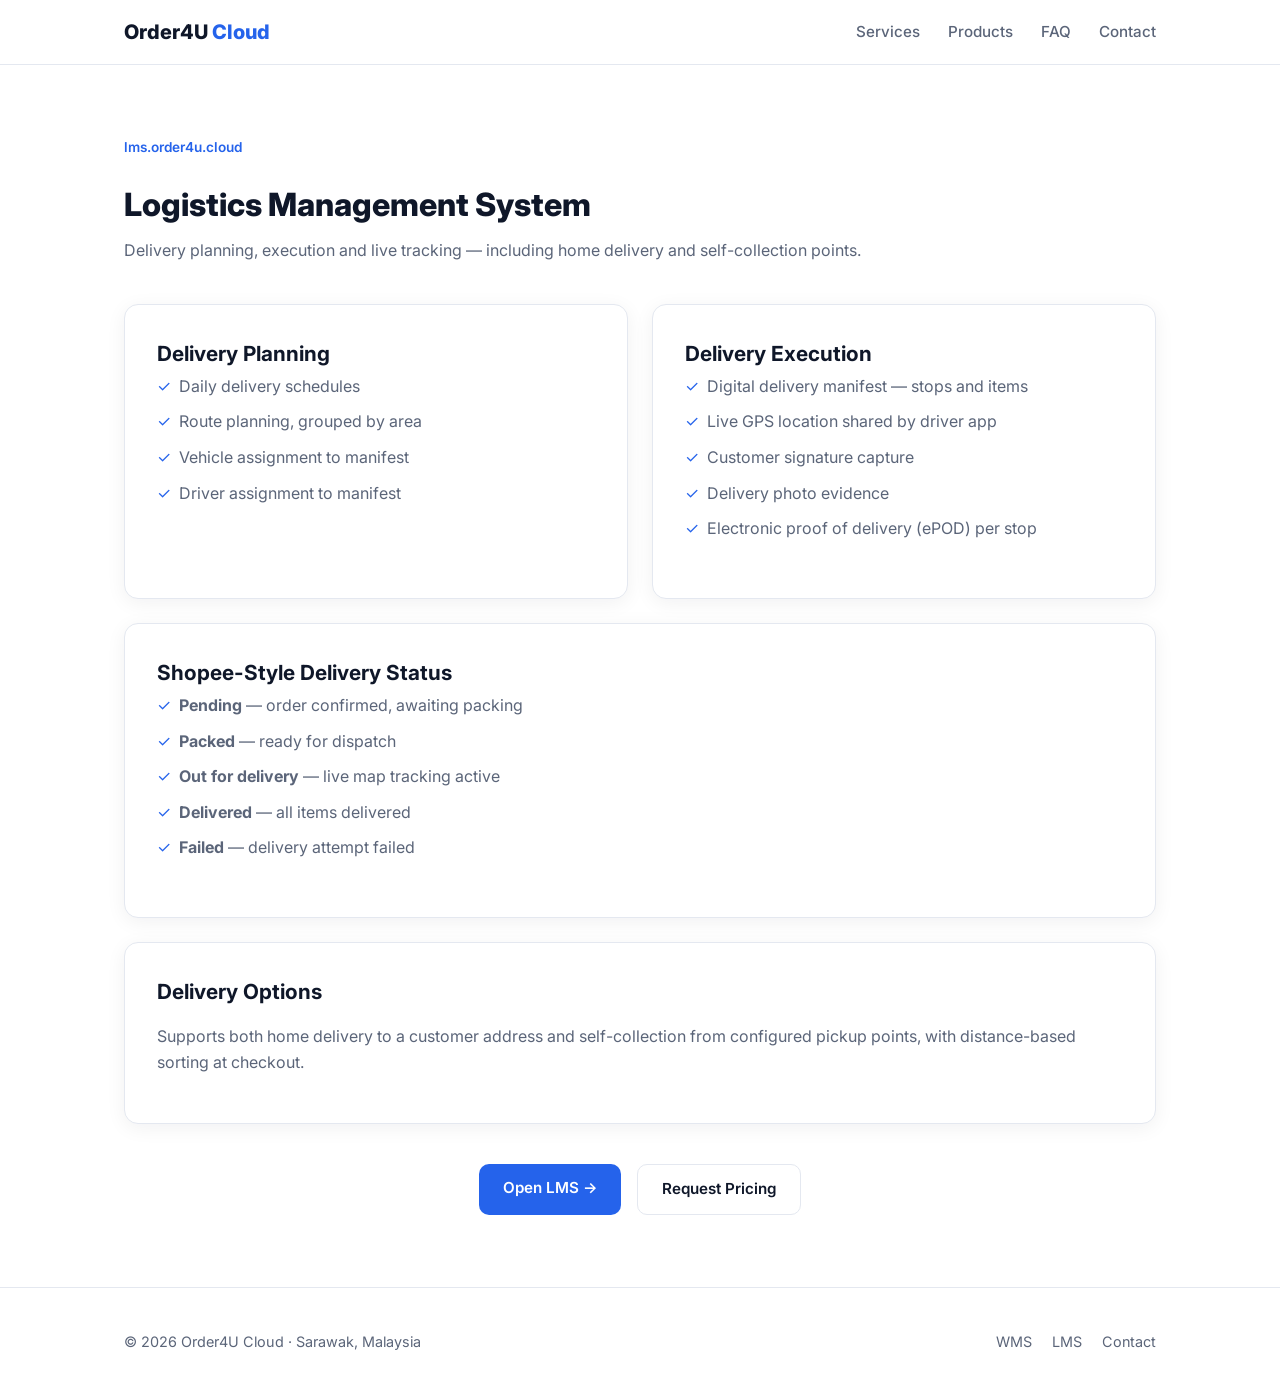
==== lms.html @ 70beac4a "Lead with hero CTA, add industries/AI/FAQ sections, contact form, and WMS/LMS detail pages" ====
<!DOCTYPE html>
<html lang="en">
<head>
  <meta charset="UTF-8" />
  <meta name="viewport" content="width=device-width, initial-scale=1.0" />
  <title>Logistics Management System (LMS) — Order4U Cloud</title>
  <meta name="description" content="Order4U LMS: delivery scheduling, route planning, ePOD and live Shopee-style delivery tracking for distribution businesses." />
  <link rel="icon" href="data:,">
  <link rel="preconnect" href="https://fonts.googleapis.com">
  <link href="https://fonts.googleapis.com/css2?family=Inter:wght@400;500;600;700;800&display=swap" rel="stylesheet">
  <link rel="stylesheet" href="assets/css/styles.css" />
</head>
<body>

  <header class="site-header">
    <nav class="nav container">
      <a href="index.html" class="brand">Order4U <span>Cloud</span></a>
      <ul class="nav-links">
        <li><a href="index.html#services">Services</a></li>
        <li><a href="index.html#products">Products</a></li>
        <li><a href="index.html#faq">FAQ</a></li>
        <li><a href="index.html#contact">Contact</a></li>
      </ul>
    </nav>
  </header>

  <main>
    <section class="section">
      <div class="container">
        <p class="card-tag">lms.order4u.cloud</p>
        <h1 class="section-title" style="text-align:left;">Logistics Management System</h1>
        <p class="section-sub" style="text-align:left; margin-bottom:40px;">
          Delivery planning, execution and live tracking — including home delivery and
          self-collection points.
        </p>

        <div class="card-grid">
          <article class="card">
            <h3>Delivery Planning</h3>
            <ul class="feature-list">
              <li>Daily delivery schedules</li>
              <li>Route planning, grouped by area</li>
              <li>Vehicle assignment to manifest</li>
              <li>Driver assignment to manifest</li>
            </ul>
          </article>

          <article class="card">
            <h3>Delivery Execution</h3>
            <ul class="feature-list">
              <li>Digital delivery manifest — stops and items</li>
              <li>Live GPS location shared by driver app</li>
              <li>Customer signature capture</li>
              <li>Delivery photo evidence</li>
              <li>Electronic proof of delivery (ePOD) per stop</li>
            </ul>
          </article>
        </div>

        <div class="card" style="margin-top:24px;">
          <h3>Shopee-Style Delivery Status</h3>
          <ul class="feature-list">
            <li><strong>Pending</strong> — order confirmed, awaiting packing</li>
            <li><strong>Packed</strong> — ready for dispatch</li>
            <li><strong>Out for delivery</strong> — live map tracking active</li>
            <li><strong>Delivered</strong> — all items delivered</li>
            <li><strong>Failed</strong> — delivery attempt failed</li>
          </ul>
        </div>

        <div class="card" style="margin-top:24px;">
          <h3>Delivery Options</h3>
          <p style="color:var(--muted);">
            Supports both home delivery to a customer address and self-collection from
            configured pickup points, with distance-based sorting at checkout.
          </p>
        </div>

        <div class="hero-actions" style="margin-top:40px;">
          <a href="https://lms.order4u.cloud" class="btn btn-primary" target="_blank" rel="noopener">Open LMS →</a>
          <a href="index.html#contact" class="btn btn-outline">Request Pricing</a>
        </div>
      </div>
    </section>
  </main>

  <footer class="site-footer">
    <div class="container footer-content">
      <p>© 2026 Order4U Cloud · Sarawak, Malaysia</p>
      <div class="footer-links">
        <a href="https://wms.order4u.cloud" target="_blank" rel="noopener">WMS</a>
        <a href="https://lms.order4u.cloud" target="_blank" rel="noopener">LMS</a>
        <a href="mailto:hello@order4u.cloud">Contact</a>
      </div>
    </div>
  </footer>

</body>
</html>
---- assets/css/styles.css ----
:root {
  --bg: #ffffff;
  --bg-alt: #f6f8fb;
  --card: #ffffff;
  --text: #0f1729;
  --muted: #5b6579;
  --primary: #2563eb;
  --primary-dark: #1d4ed8;
  --border: #e4e8f0;
  --radius: 14px;
  --shadow: 0 4px 20px rgba(15, 23, 41, 0.06);
}

* { box-sizing: border-box; }

body {
  margin: 0;
  font-family: "Inter", -apple-system, BlinkMacSystemFont, "Segoe UI", sans-serif;
  background: var(--bg);
  color: var(--text);
  line-height: 1.6;
}

a { color: inherit; text-decoration: none; }

.container {
  max-width: 1080px;
  margin: 0 auto;
  padding: 0 24px;
}

/* Header */
.site-header {
  position: sticky;
  top: 0;
  z-index: 10;
  background: rgba(255, 255, 255, 0.85);
  backdrop-filter: blur(8px);
  border-bottom: 1px solid var(--border);
}

.nav {
  display: flex;
  align-items: center;
  justify-content: space-between;
  padding: 16px 24px;
}

.brand {
  font-weight: 800;
  font-size: 1.25rem;
}

.brand span { color: var(--primary); }

.nav-links {
  display: flex;
  gap: 28px;
  list-style: none;
  margin: 0;
  padding: 0;
}

.nav-links a {
  color: var(--muted);
  font-weight: 500;
  font-size: 0.95rem;
}

.nav-links a:hover { color: var(--text); }

.lang-switch {
  display: flex;
  gap: 4px;
  margin: 0;
  border: 1px solid var(--border);
  border-radius: 999px;
  padding: 3px;
}

.sr-only {
  position: absolute;
  width: 1px;
  height: 1px;
  padding: 0;
  margin: -1px;
  overflow: hidden;
  clip: rect(0, 0, 0, 0);
  white-space: nowrap;
  border: 0;
}

.lang-btn {
  border: none;
  background: transparent;
  color: var(--muted);
  font-size: 0.8rem;
  font-weight: 700;
  padding: 5px 12px;
  border-radius: 999px;
  cursor: pointer;
}

.lang-btn.active {
  background: var(--primary);
  color: #fff;
}

/* Hero */
.hero {
  position: relative;
  overflow: hidden;
  padding: 96px 0 72px;
  background-color: var(--bg-alt);
  background-image:
    radial-gradient(circle, rgba(37, 99, 235, 0.14) 1px, transparent 1px);
  background-size: 28px 28px;
  animation: grid-drift 18s linear infinite;
}

.hero::before,
.hero::after {
  content: "";
  position: absolute;
  width: 420px;
  height: 420px;
  border-radius: 50%;
  filter: blur(80px);
  z-index: 0;
  animation: blob-float 14s ease-in-out infinite;
}

.hero::before {
  top: -120px;
  left: -80px;
  background: rgba(37, 99, 235, 0.22);
}

.hero::after {
  bottom: -140px;
  right: -100px;
  background: rgba(16, 185, 129, 0.18);
  animation-delay: -7s;
}

.hero-content { position: relative; z-index: 1; text-align: center; max-width: 720px; margin: 0 auto; }

@keyframes grid-drift {
  from { background-position: 0 0; }
  to { background-position: 28px 28px; }
}

@keyframes blob-float {
  0%, 100% { transform: translate(0, 0) scale(1); }
  50% { transform: translate(40px, 30px) scale(1.1); }
}

@media (prefers-reduced-motion: reduce) {
  .hero, .hero::before, .hero::after {
    animation: none;
  }
}

.badge {
  display: inline-block;
  padding: 6px 14px;
  background: var(--bg-alt);
  border: 1px solid var(--border);
  border-radius: 999px;
  color: var(--primary-dark);
  font-size: 0.85rem;
  margin-bottom: 20px;
}

.hero h1 {
  font-size: 2.6rem;
  font-weight: 800;
  margin: 0 0 16px;
  letter-spacing: -0.02em;
}

.hero-sub {
  color: var(--muted);
  font-size: 1.1rem;
  margin: 0 0 32px;
}

.hero-actions {
  display: flex;
  gap: 16px;
  justify-content: center;
  flex-wrap: wrap;
}

.hero-links {
  display: flex;
  gap: 24px;
  justify-content: center;
  flex-wrap: wrap;
  margin-top: 20px;
}

.hero-links a {
  color: var(--muted);
  font-weight: 600;
  font-size: 0.92rem;
}

.hero-links a:hover { color: var(--primary); }

/* Buttons */
.btn {
  display: inline-block;
  padding: 12px 24px;
  border-radius: 10px;
  font-weight: 600;
  font-size: 0.95rem;
  transition: transform 0.15s ease, background 0.15s ease;
}

.btn-primary {
  background: var(--primary);
  color: #fff;
}

.btn-primary:hover { background: var(--primary-dark); transform: translateY(-1px); }

.btn-lg {
  padding: 16px 36px;
  font-size: 1.05rem;
}

.btn-outline {
  border: 1px solid var(--border);
  color: var(--text);
  background: var(--bg);
}

.btn-outline:hover { border-color: var(--primary); color: var(--primary); transform: translateY(-1px); }

/* Sections */
.section { padding: 72px 0; }
.section-alt { background: var(--bg-alt); }

.section-title {
  font-size: 2rem;
  font-weight: 800;
  text-align: center;
  margin: 0 0 8px;
}

.section-sub {
  text-align: center;
  color: var(--muted);
  margin: 0 0 48px;
}

/* Cards */
.card-grid {
  display: grid;
  grid-template-columns: repeat(2, 1fr);
  gap: 24px;
}

.card-grid-4 { grid-template-columns: repeat(4, 1fr); }

.card {
  background: var(--card);
  border: 1px solid var(--border);
  border-radius: var(--radius);
  padding: 32px;
  box-shadow: var(--shadow);
}

.card-icon { font-size: 2rem; margin-bottom: 12px; }

.card h3 { margin: 0 0 4px; font-size: 1.3rem; }

.card-tag {
  color: var(--primary);
  font-size: 0.85rem;
  font-weight: 600;
  margin: 0 0 20px;
}

.feature-list {
  list-style: none;
  margin: 0 0 24px;
  padding: 0;
  color: var(--muted);
}

.feature-list li {
  padding-left: 22px;
  position: relative;
  margin-bottom: 10px;
}

.feature-list li::before {
  content: "✓";
  color: var(--primary);
  position: absolute;
  left: 0;
}

.card-link { color: var(--primary); font-weight: 600; }
.card-link:hover { color: var(--primary-dark); }

.card-link-row {
  display: flex;
  align-items: center;
  gap: 16px;
}

.card-link-muted { color: var(--muted); font-weight: 500; font-size: 0.9rem; }
.card-link-muted:hover { color: var(--text); }

.mini-card {
  background: var(--card);
  border: 1px solid var(--border);
  border-radius: var(--radius);
  padding: 24px;
  box-shadow: var(--shadow);
}

.mini-card h4 { margin: 0 0 8px; font-size: 1.05rem; }
.mini-card p { margin: 0; color: var(--muted); font-size: 0.92rem; }

.tag {
  display: inline-block;
  font-size: 0.72rem;
  font-weight: 700;
  text-transform: uppercase;
  letter-spacing: 0.03em;
  padding: 3px 10px;
  border-radius: 999px;
  margin-bottom: 10px;
}

.tag-live { background: #d1fae5; color: #064e3b; }
.tag-soon { background: #fef3c7; color: #451a03; }

/* Industries */
.industry-grid {
  display: grid;
  grid-template-columns: repeat(4, 1fr);
  gap: 20px;
  text-align: center;
}

.industry-item {
  padding: 20px;
}

.industry-icon { font-size: 2.2rem; display: block; margin-bottom: 10px; }
.industry-item p { margin: 0; color: var(--muted); font-weight: 600; font-size: 0.92rem; }

/* About / Contact */
.about-content { max-width: 680px; text-align: center; margin: 0 auto; }
.about-content p { color: var(--muted); font-size: 1.05rem; }

.contact-section { text-align: center; }

/* FAQ */
.faq-content { max-width: 680px; margin: 0 auto; }

.faq-item {
  background: var(--card);
  border: 1px solid var(--border);
  border-radius: var(--radius);
  padding: 18px 22px;
  margin-bottom: 12px;
}

.faq-item summary {
  cursor: pointer;
  font-weight: 600;
}

.faq-item p {
  margin: 12px 0 0;
  color: var(--muted);
}

/* Contact form */
.contact-form {
  max-width: 560px;
  margin: 0 auto;
  text-align: left;
}

.form-row {
  display: flex;
  gap: 16px;
  margin-bottom: 14px;
}

.contact-form input,
.contact-form select,
.contact-form textarea {
  width: 100%;
  padding: 12px 14px;
  border: 1px solid var(--border);
  border-radius: 10px;
  font-family: inherit;
  font-size: 0.95rem;
  color: var(--text);
  background: var(--card);
}

.contact-form textarea {
  margin-bottom: 18px;
  resize: vertical;
}

.contact-form button { width: 100%; }

.form-note {
  text-align: center;
  color: var(--muted);
  font-size: 0.9rem;
  margin-top: 16px;
}

.form-note a { color: var(--primary); font-weight: 600; }

/* Footer */
.site-footer {
  border-top: 1px solid var(--border);
  padding: 28px 0;
}

.footer-content {
  display: flex;
  justify-content: space-between;
  align-items: center;
  flex-wrap: wrap;
  gap: 12px;
  color: var(--muted);
  font-size: 0.9rem;
}

.footer-links { display: flex; gap: 20px; }
.footer-links a:hover { color: var(--text); }

@media (max-width: 720px) {
  .nav-links { display: none; }
  .hero h1 { font-size: 2rem; }
  .card-grid, .card-grid-4, .industry-grid { grid-template-columns: 1fr; }
  .form-row { flex-direction: column; gap: 14px; }
}
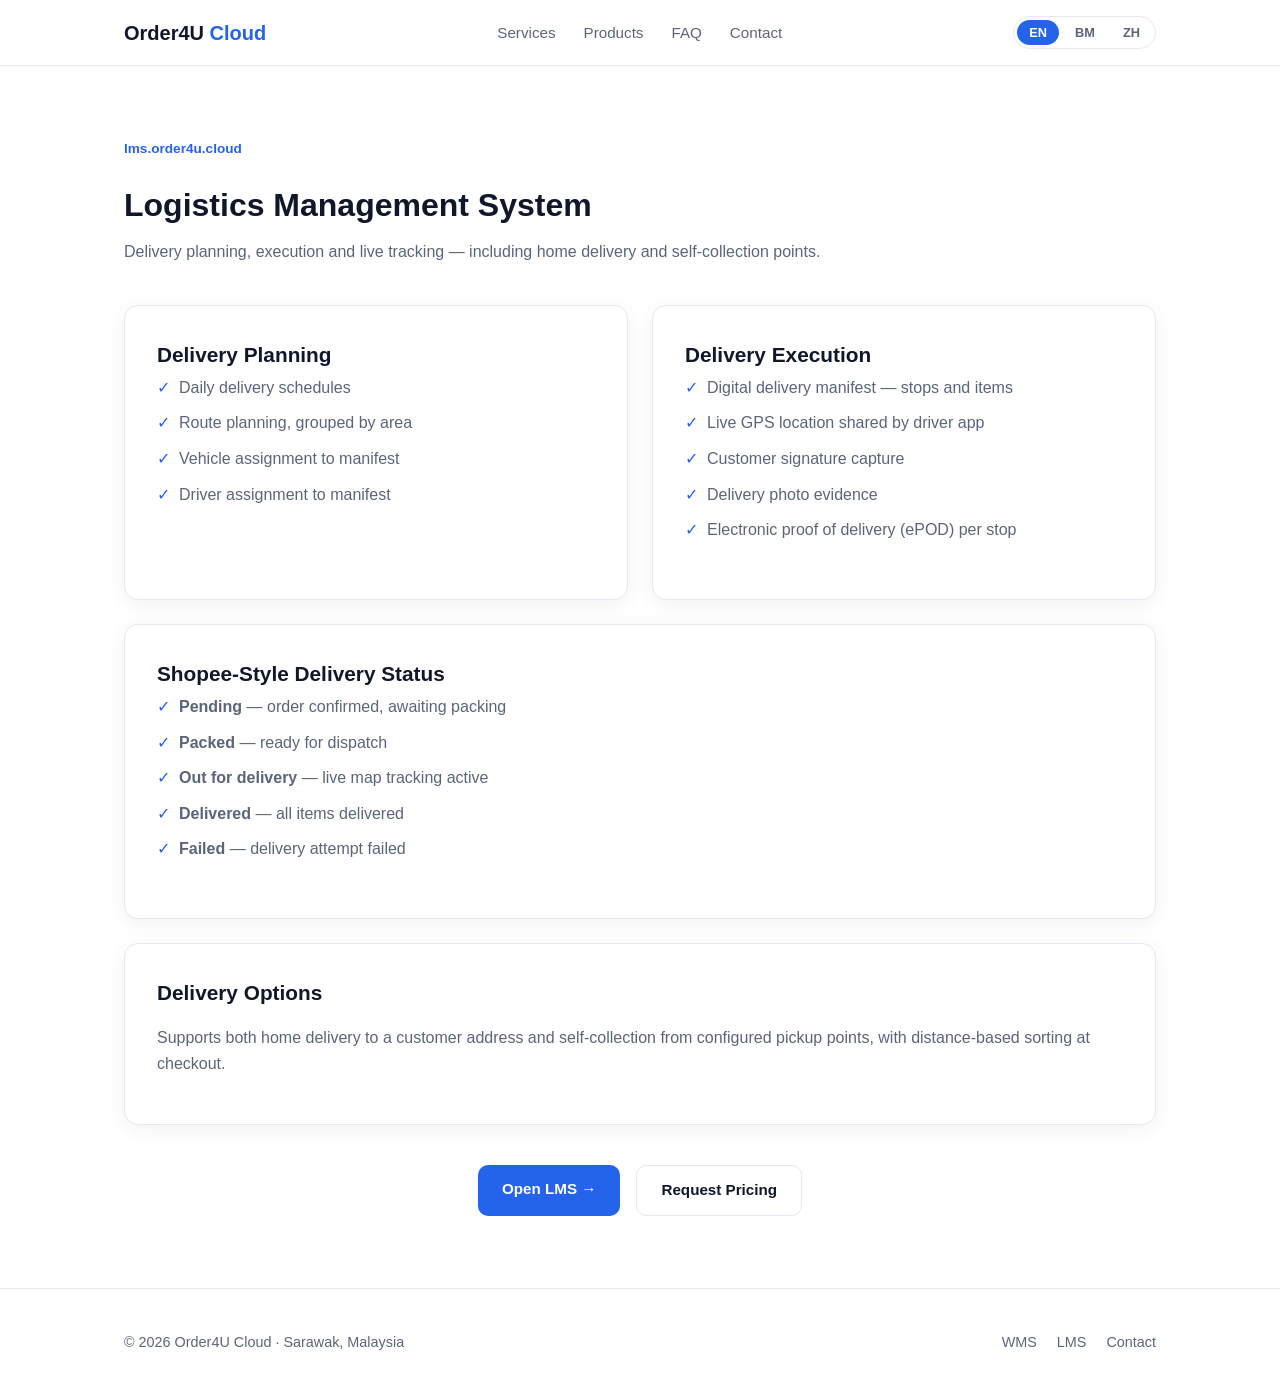
==== commit d4b7e4f2: "Add security hardening, Chinese language support, and hero particle animation Security improvements:" ====
--- a/lms.html
+++ b/lms.html
@@ -3,6 +3,8 @@
 <head>
   <meta charset="UTF-8" />
   <meta name="viewport" content="width=device-width, initial-scale=1.0" />
+  <meta http-equiv="Content-Security-Policy" content="default-src 'self'; style-src 'self' https://fonts.googleapis.com; font-src 'self' https://fonts.gstatic.com; script-src 'self'; img-src 'self' data:; connect-src 'none'; base-uri 'self'; form-action 'none'; object-src 'none';">
+  <meta name="referrer" content="strict-origin-when-cross-origin">
   <title>Logistics Management System (LMS) — Order4U Cloud</title>
   <meta name="description" content="Order4U LMS: delivery scheduling, route planning, ePOD and live Shopee-style delivery tracking for distribution businesses." />
   <link rel="icon" href="data:,">
@@ -16,11 +18,17 @@
     <nav class="nav container">
       <a href="index.html" class="brand">Order4U <span>Cloud</span></a>
       <ul class="nav-links">
-        <li><a href="index.html#services">Services</a></li>
-        <li><a href="index.html#products">Products</a></li>
-        <li><a href="index.html#faq">FAQ</a></li>
-        <li><a href="index.html#contact">Contact</a></li>
+        <li><a href="index.html#services" data-i18n="nav.services">Services</a></li>
+        <li><a href="index.html#products" data-i18n="nav.products">Products</a></li>
+        <li><a href="index.html#faq" data-i18n="nav.faq">FAQ</a></li>
+        <li><a href="index.html#contact" data-i18n="nav.contact">Contact</a></li>
       </ul>
+      <fieldset class="lang-switch">
+        <legend class="sr-only">Language switch</legend>
+        <button type="button" class="lang-btn" data-lang="en">EN</button>
+        <button type="button" class="lang-btn" data-lang="ms">BM</button>
+        <button type="button" class="lang-btn" data-lang="zh">ZH</button>
+      </fieldset>
     </nav>
   </header>
 
@@ -28,57 +36,57 @@
     <section class="section">
       <div class="container">
         <p class="card-tag">lms.order4u.cloud</p>
-        <h1 class="section-title" style="text-align:left;">Logistics Management System</h1>
-        <p class="section-sub" style="text-align:left; margin-bottom:40px;">
+        <h1 class="section-title text-left" data-i18n="products.lms.title">Logistics Management System</h1>
+        <p class="section-sub section-sub-detail" data-i18n="lms.intro.sub">
           Delivery planning, execution and live tracking — including home delivery and
           self-collection points.
         </p>
 
         <div class="card-grid">
           <article class="card">
-            <h3>Delivery Planning</h3>
+            <h3 data-i18n="lms.planning.title">Delivery Planning</h3>
             <ul class="feature-list">
-              <li>Daily delivery schedules</li>
-              <li>Route planning, grouped by area</li>
-              <li>Vehicle assignment to manifest</li>
-              <li>Driver assignment to manifest</li>
+              <li data-i18n="lms.planning.f1">Daily delivery schedules</li>
+              <li data-i18n="lms.planning.f2">Route planning, grouped by area</li>
+              <li data-i18n="lms.planning.f3">Vehicle assignment to manifest</li>
+              <li data-i18n="lms.planning.f4">Driver assignment to manifest</li>
             </ul>
           </article>
 
           <article class="card">
-            <h3>Delivery Execution</h3>
+            <h3 data-i18n="lms.execution.title">Delivery Execution</h3>
             <ul class="feature-list">
-              <li>Digital delivery manifest — stops and items</li>
-              <li>Live GPS location shared by driver app</li>
-              <li>Customer signature capture</li>
-              <li>Delivery photo evidence</li>
-              <li>Electronic proof of delivery (ePOD) per stop</li>
+              <li data-i18n="lms.execution.f1">Digital delivery manifest — stops and items</li>
+              <li data-i18n="lms.execution.f2">Live GPS location shared by driver app</li>
+              <li data-i18n="lms.execution.f3">Customer signature capture</li>
+              <li data-i18n="lms.execution.f4">Delivery photo evidence</li>
+              <li data-i18n="lms.execution.f5">Electronic proof of delivery (ePOD) per stop</li>
             </ul>
           </article>
         </div>
 
-        <div class="card" style="margin-top:24px;">
-          <h3>Shopee-Style Delivery Status</h3>
+        <div class="card card-mt">
+          <h3 data-i18n="lms.shopee.title">Shopee-Style Delivery Status</h3>
           <ul class="feature-list">
-            <li><strong>Pending</strong> — order confirmed, awaiting packing</li>
-            <li><strong>Packed</strong> — ready for dispatch</li>
-            <li><strong>Out for delivery</strong> — live map tracking active</li>
-            <li><strong>Delivered</strong> — all items delivered</li>
-            <li><strong>Failed</strong> — delivery attempt failed</li>
+            <li data-i18n="lms.shopee.f1"><strong>Pending</strong> — order confirmed, awaiting packing</li>
+            <li data-i18n="lms.shopee.f2"><strong>Packed</strong> — ready for dispatch</li>
+            <li data-i18n="lms.shopee.f3"><strong>Out for delivery</strong> — live map tracking active</li>
+            <li data-i18n="lms.shopee.f4"><strong>Delivered</strong> — all items delivered</li>
+            <li data-i18n="lms.shopee.f5"><strong>Failed</strong> — delivery attempt failed</li>
           </ul>
         </div>
 
-        <div class="card" style="margin-top:24px;">
-          <h3>Delivery Options</h3>
-          <p style="color:var(--muted);">
+        <div class="card card-mt">
+          <h3 data-i18n="lms.options.title">Delivery Options</h3>
+          <p class="text-muted" data-i18n="lms.options.desc">
             Supports both home delivery to a customer address and self-collection from
             configured pickup points, with distance-based sorting at checkout.
           </p>
         </div>
 
-        <div class="hero-actions" style="margin-top:40px;">
-          <a href="https://lms.order4u.cloud" class="btn btn-primary" target="_blank" rel="noopener">Open LMS →</a>
-          <a href="index.html#contact" class="btn btn-outline">Request Pricing</a>
+        <div class="hero-actions hero-actions-mt">
+          <a href="https://lms.order4u.cloud" class="btn btn-primary" target="_blank" rel="noopener" data-i18n="lms.cta.open">Open LMS →</a>
+          <a href="index.html#contact" class="btn btn-outline" data-i18n="lms.cta.pricing">Request Pricing</a>
         </div>
       </div>
     </section>
@@ -86,14 +94,15 @@
 
   <footer class="site-footer">
     <div class="container footer-content">
-      <p>© 2026 Order4U Cloud · Sarawak, Malaysia</p>
+      <p data-i18n="footer.copy">© 2026 Order4U Cloud · Sarawak, Malaysia</p>
       <div class="footer-links">
         <a href="https://wms.order4u.cloud" target="_blank" rel="noopener">WMS</a>
         <a href="https://lms.order4u.cloud" target="_blank" rel="noopener">LMS</a>
-        <a href="mailto:hello@order4u.cloud">Contact</a>
+        <a href="mailto:hello@order4u.cloud" data-i18n="nav.contact">Contact</a>
       </div>
     </div>
   </footer>
 
+  <script src="assets/js/i18n.js"></script>
 </body>
 </html>
--- a/assets/css/styles.css
+++ b/assets/css/styles.css
@@ -111,55 +111,20 @@
   position: relative;
   overflow: hidden;
   padding: 96px 0 72px;
-  background-color: var(--bg-alt);
-  background-image:
-    radial-gradient(circle, rgba(37, 99, 235, 0.14) 1px, transparent 1px);
-  background-size: 28px 28px;
-  animation: grid-drift 18s linear infinite;
-}
-
-.hero::before,
-.hero::after {
-  content: "";
-  position: absolute;
-  width: 420px;
-  height: 420px;
-  border-radius: 50%;
-  filter: blur(80px);
-  z-index: 0;
-  animation: blob-float 14s ease-in-out infinite;
-}
-
-.hero::before {
-  top: -120px;
-  left: -80px;
-  background: rgba(37, 99, 235, 0.22);
-}
-
-.hero::after {
-  bottom: -140px;
-  right: -100px;
-  background: rgba(16, 185, 129, 0.18);
-  animation-delay: -7s;
+  background-color: #0f172a;
 }
 
 .hero-content { position: relative; z-index: 1; text-align: center; max-width: 720px; margin: 0 auto; }
 
-@keyframes grid-drift {
-  from { background-position: 0 0; }
-  to { background-position: 28px 28px; }
-}
-
-@keyframes blob-float {
-  0%, 100% { transform: translate(0, 0) scale(1); }
-  50% { transform: translate(40px, 30px) scale(1.1); }
-}
-
-@media (prefers-reduced-motion: reduce) {
-  .hero, .hero::before, .hero::after {
-    animation: none;
-  }
-}
+.hero h1 { color: #ffffff; }
+.hero .hero-sub { color: rgba(255, 255, 255, 0.75); }
+.hero .badge {
+  background: rgba(255, 255, 255, 0.10);
+  border-color: rgba(255, 255, 255, 0.20);
+  color: rgba(255, 255, 255, 0.90);
+}
+.hero .hero-links a { color: rgba(255, 255, 255, 0.65); }
+.hero .hero-links a:hover { color: #ffffff; }
 
 .badge {
   display: inline-block;
@@ -443,6 +408,13 @@
 .footer-links { display: flex; gap: 20px; }
 .footer-links a:hover { color: var(--text); }
 
+/* Utility classes */
+.text-left { text-align: left; }
+.section-sub-detail { text-align: left; margin-bottom: 40px; }
+.card-mt { margin-top: 24px; }
+.hero-actions-mt { margin-top: 40px; }
+.text-muted { color: var(--muted); }
+
 @media (max-width: 720px) {
   .nav-links { display: none; }
   .hero h1 { font-size: 2rem; }
